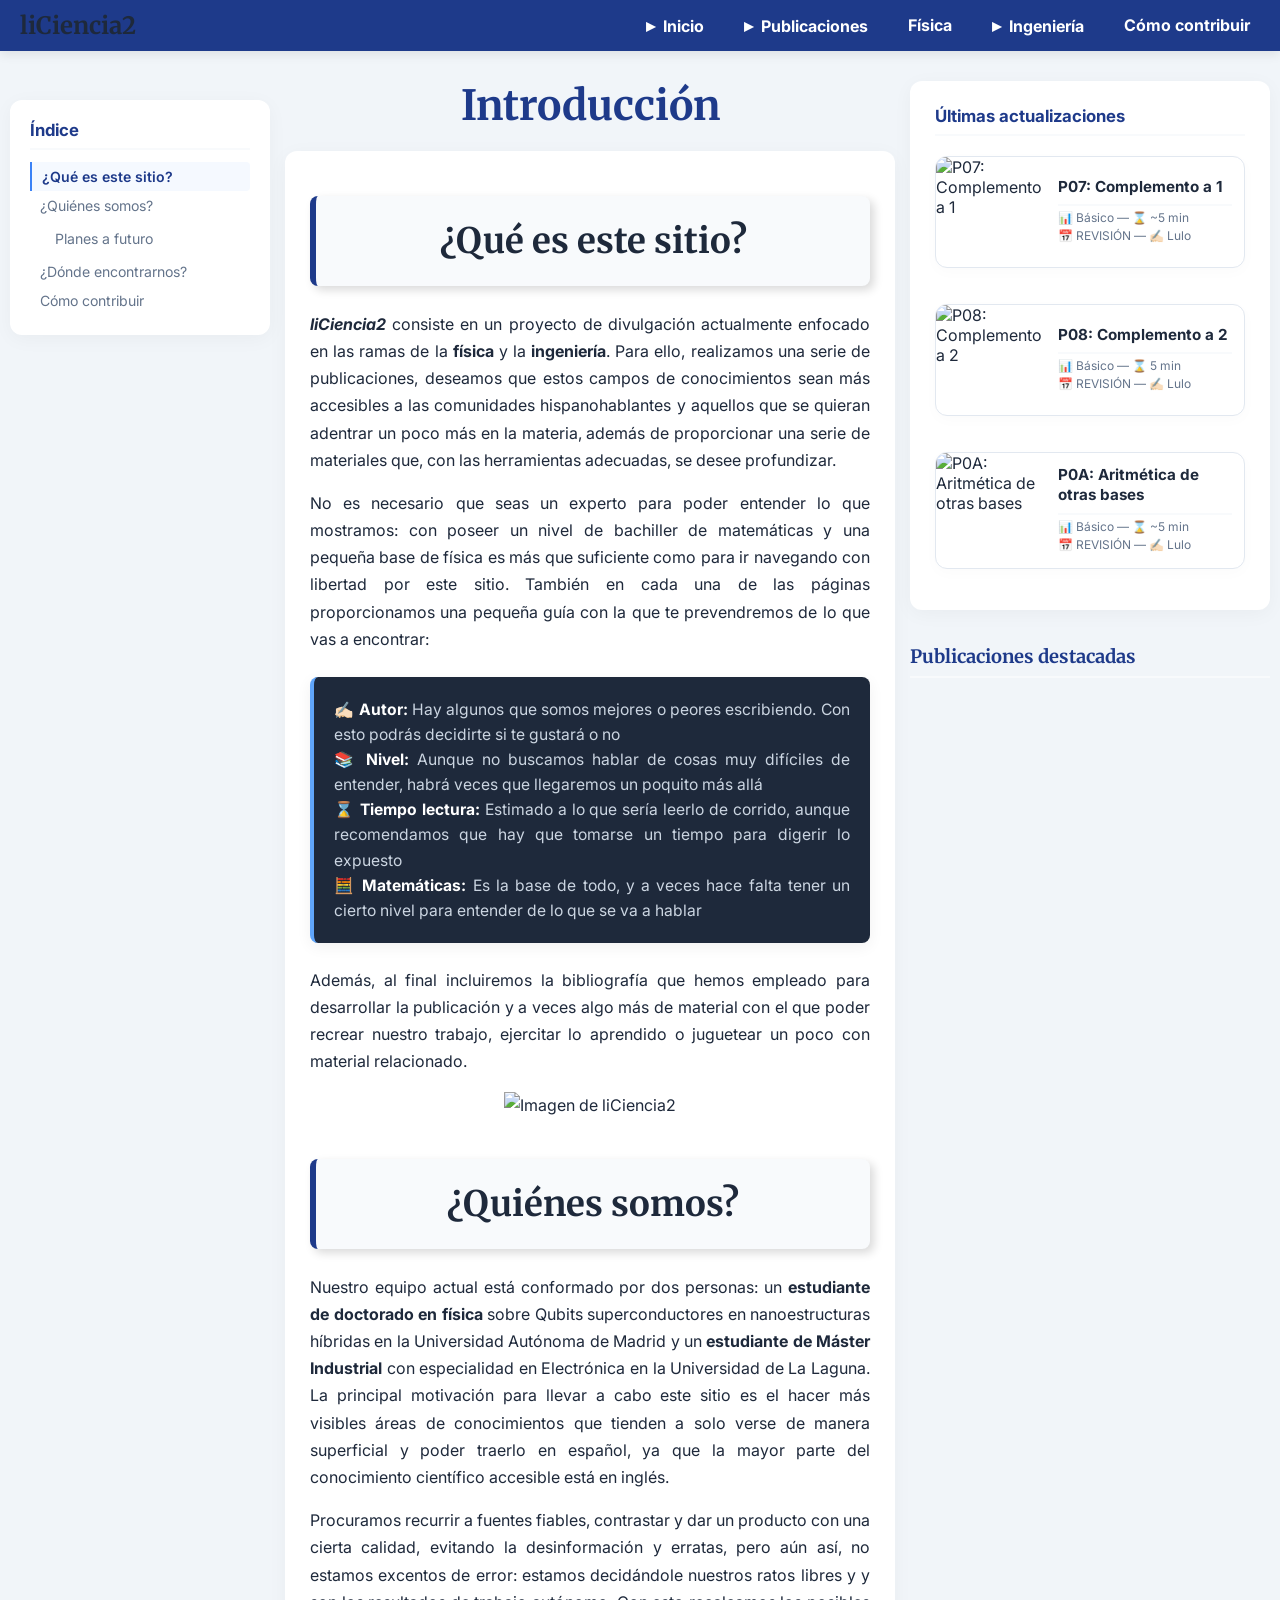
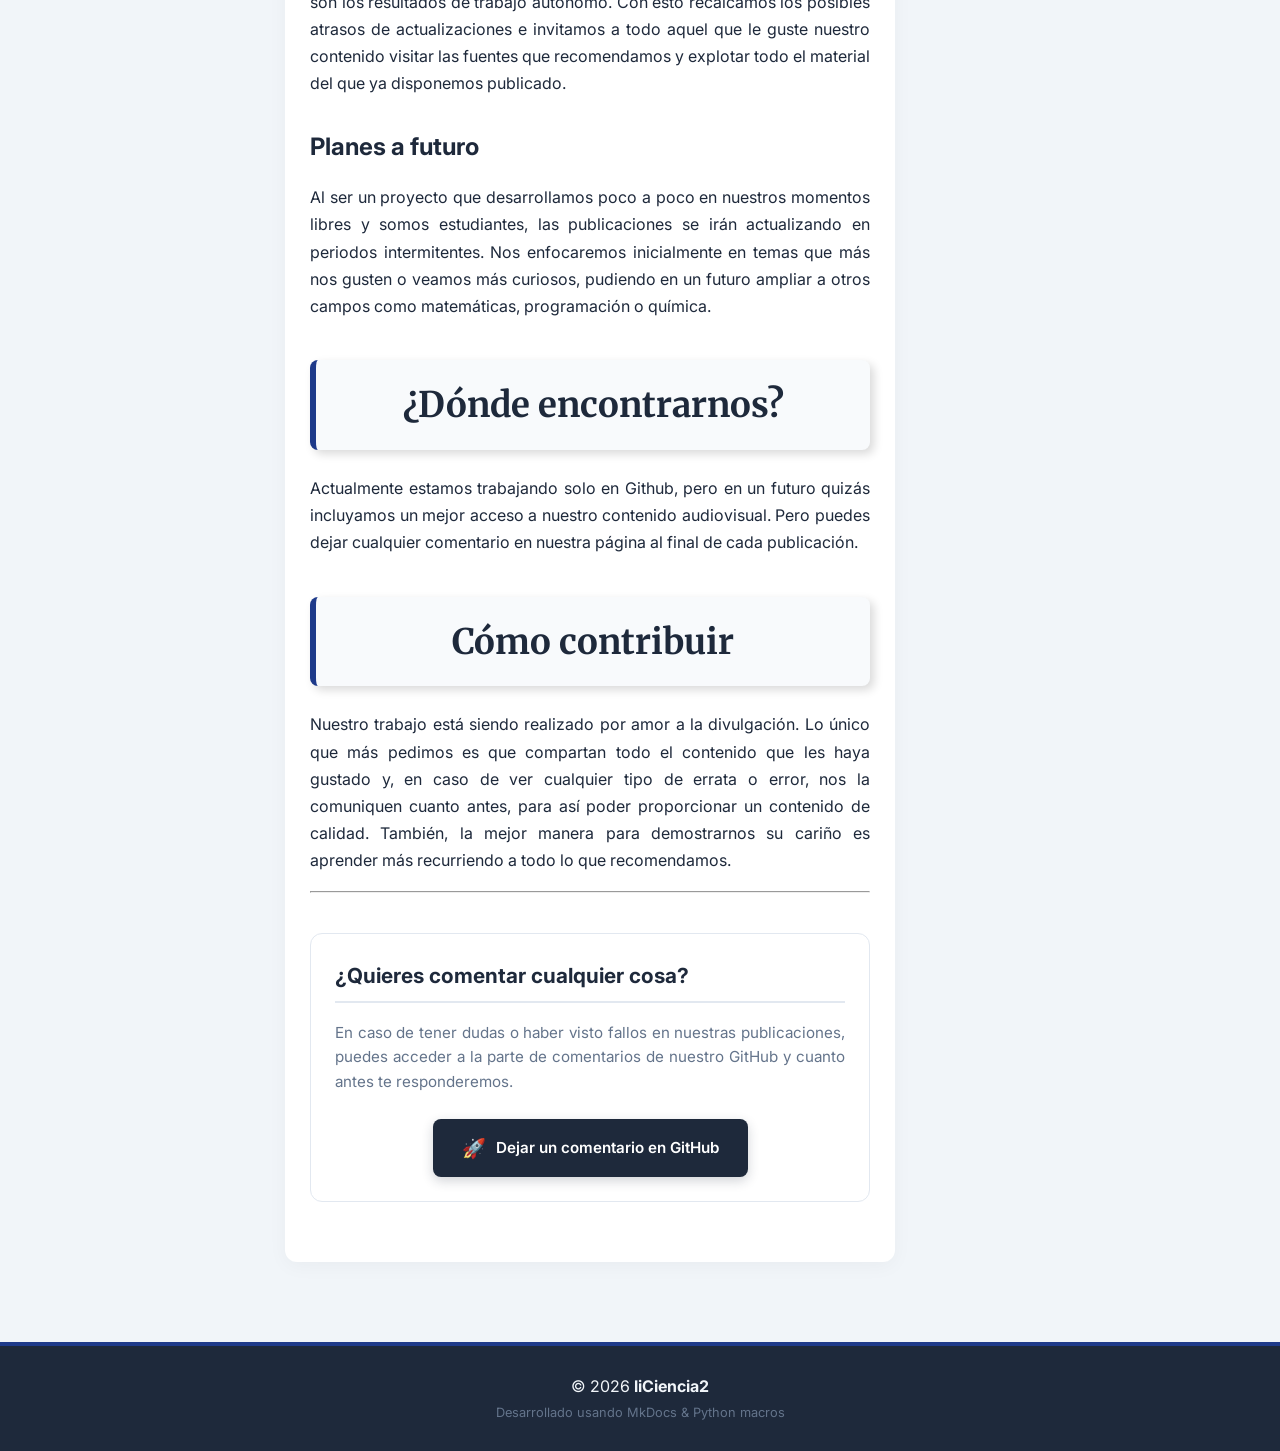
==== index.html @ 4feb2cdc "Deployed 7ccbe06 with MkDocs version: 1.6.1" ====
<!DOCTYPE html>
<html>
<head>
    <meta charset="UTF-8">
    <title>
        
            
                Introducción - 
            
            liCiencia2
        
    </title>
    
    <link rel="icon" type="image/png" href="./pics/logo_principal.png">
 
    <link rel="stylesheet" href="./estilos.css">
    
    <script>
        MathJax = {
            tex: {
                inlineMath: [['$', '$'], ['\\(', '\\)']],
                displayMath: [['$$', '$$'], ['\\[', '\\]']],
                processEscapes: true
            }
        };
    </script>
    <script id="MathJax-script" async src="https://cdn.jsdelivr.net/npm/mathjax@3/es5/tex-chtml.js"></script>
</head>

	<script>
		document.addEventListener('DOMContentLoaded', function () {
			const links = document.querySelectorAll('.toc-enlace');
			
			function changeActive() {
				let fromTop = window.scrollY + (window.innerHeight / 2); 
				let currentActiveId = "";
				
				links.forEach(link => {
					const id = link.getAttribute('href');
					if (id && id.startsWith('#')) {
						try {
							const element = document.querySelector(id);
							if (element && element.offsetTop <= fromTop) {
								currentActiveId = id;
							}
						} catch(e) {}
					}
				});
				
				links.forEach(link => {
					if (link.getAttribute('href') === currentActiveId) {
						link.classList.add('active');
					} else {
						link.classList.remove('active');
					}
				});
			}
			
			window.addEventListener('scroll', changeActive);
			changeActive(); // Ejecución inicial
		});
	</script>
<body>
        
    <header class="cabecera-principal">
        <div class="contenedor-cabecera">
            <div class="logo-sitio">
                <a href="./" style="text-decoration: none; color: inherit;">
                    <h1>liCiencia2</h1>
                </a>
            </div>
            <nav class="barra-superior">
                <ul>
                    
                        <li>
                            
                                <details name="menu-principal">
                                    <summary class="titulo-apartado">Inicio</summary>
                                    <ul class="subapartado">
                                        
                                            <li>
                                                
                                                    <a href="./">¿Qué es este sitio?</a>
                                                
                                            </li>
                                        
                                            <li>
                                                
                                                    <a href="./#quienes-somos">¿Quiénes somos?</a>
                                                
                                            </li>
                                        
                                            <li>
                                                
                                                    <a href="./#planes-futuro">Planes a futuro</a>
                                                
                                            </li>
                                        
                                            <li>
                                                
                                                    <a href="./#donde-encontrarnos">¿Dónde encontrarnos?</a>
                                                
                                            </li>
                                        
                                    </ul>
                                </details>
                            
                        </li>
                    
                        <li>
                            
                                <details name="menu-principal">
                                    <summary class="titulo-apartado">Publicaciones</summary>
                                    <ul class="subapartado">
                                        
                                            <li>
                                                
                                                    <a href="./publicaciones/#estructura">Estructura</a>
                                                
                                            </li>
                                        
                                            <li>
                                                
                                                    <a href="./publicaciones/#etiquetas">Catálogo por Etiquetas</a>
                                                
                                            </li>
                                        
                                            <li>
                                                
                                                    <a href="./publicaciones/#ultimas-publicaciones">Últimas publicaciones</a>
                                                
                                            </li>
                                        
                                            <li>
                                                
                                                    <a href="./publicaciones/#biblioteca">Biblioteca</a>
                                                
                                            </li>
                                        
                                    </ul>
                                </details>
                            
                        </li>
                    
                        <li>
                            
                                <a href="./Fisica/inicio-fisica/" class="enlace-apartado">Física</a>
                            
                        </li>
                    
                        <li>
                            
                                <details name="menu-principal">
                                    <summary class="titulo-apartado">Ingeniería</summary>
                                    <ul class="subapartado">
                                        
                                            <li>
                                                
                                                    <details name="menu-subnivel">
                                                        <summary class="titulo-subapartado">Electrónica</summary>
                                                        <ul class="subsubapartado">
                                                            
                                                                <li>
                                                                    
                                                                        <a href="./Ingenieria/Electronica/Lenguaje_Maquina/indice-lenguaje-maquina/">Lenguaje máquina</a>
                                                                    
                                                                </li>
                                                            
                                                        </ul>
                                                    </details>
                                                
                                            </li>
                                        
                                    </ul>
                                </details>
                            
                        </li>
                    
                        <li>
                            
                                <a href="./#como-contribuir" class="enlace-apartado">Cómo contribuir</a>
                            
                        </li>
                    
                </ul>
            </nav>
            <script>
                document.addEventListener('click', function(event) {
                    const cabecera = document.querySelector('.cabecera-principal');
                    if (!cabecera.contains(event.target)) {
                        document.querySelectorAll('.barra-superior details').forEach(details => {
                            details.removeAttribute('open');
                        });
                    }
                });
            </script>
        </div>
    </header>
    
    <div class="layout-principal ">
        
        
        <aside class="panel-izquierdo">
            
            

            
            <div class="widget-toc">
                <h3>Índice</h3>
                <nav class="tabla-contenidos">
                    <ul>
                        
                            <li>
                                <a href="#que-es-este-sitio" class="toc-enlace">¿Qué es este sitio?</a>
                                
                            </li>
                        
                            <li>
                                <a href="#quienes-somos" class="toc-enlace">¿Quiénes somos?</a>
                                
                                    <ul>
                                        
                                            <li><a href="#planes-futuro" class="toc-enlace">Planes a futuro</a></li>
                                        
                                    </ul>
                                
                            </li>
                        
                            <li>
                                <a href="#donde-encontrarnos" class="toc-enlace">¿Dónde encontrarnos?</a>
                                
                            </li>
                        
                            <li>
                                <a href="#como-contribuir" class="toc-enlace">Cómo contribuir</a>
                                
                            </li>
                        
                    </ul>
                </nav>
            </div>
            

        </aside>
        
        
        <div class="columna-principal">
            
            
                <h1 class="titulo-gran-formato">Introducción</h1>
            

            <main class="contenedor-contenido">
                
                

                <div id="contenido-articulo" class="">
                    
                        
                            <h1 id="que-es-este-sitio">¿Qué es este sitio?</h1>
<p><strong><em>liCiencia2</em></strong> consiste en un proyecto de divulgación actualmente enfocado en las ramas de la <strong>física</strong> y la <strong>ingeniería</strong>. Para ello, realizamos una serie de publicaciones, deseamos que estos campos de conocimientos sean más accesibles a las comunidades hispanohablantes y aquellos que se quieran adentrar un poco más en la materia, además de proporcionar una serie de materiales que, con las herramientas adecuadas, se desee profundizar.</p>
<p>No es necesario que seas un experto para poder entender lo que mostramos: con poseer un nivel de bachiller de matemáticas y una pequeña base de física es más que suficiente como para ir navegando con libertad por este sitio. También en cada una de las páginas proporcionamos una pequeña guía con la que te prevendremos de lo que vas a encontrar:</p>
<blockquote>
<p>✍🏻 <strong>Autor:</strong> Hay algunos que somos mejores o peores escribiendo. Con esto podrás decidirte si te gustará o no<br />
📚 <strong>Nivel:</strong> Aunque no buscamos hablar de cosas muy difíciles de entender, habrá veces que llegaremos un poquito más allá<br />
⌛ <strong>Tiempo lectura:</strong> Estimado a lo que sería leerlo de corrido, aunque recomendamos que hay que tomarse un tiempo para digerir lo expuesto<br />
🧮 <strong>Matemáticas:</strong> Es la base de todo, y a veces hace falta tener un cierto nivel para entender de lo que se va a hablar   </p>
</blockquote>
<p>Además, al final incluiremos la bibliografía que hemos empleado para desarrollar la publicación y a veces algo más de material con el que poder recrear nuestro trabajo, ejercitar lo aprendido o juguetear un poco con material relacionado.</p>
<div align="center">
 <img src="https://github.com/LuloGB/liCiencia2/raw/main/pics/Fondo%20Logo.jpg" alt="Imagen de liCiencia2" width="400">
 <br>
</div>

<h1 id="quienes-somos">¿Quiénes somos?</h1>
<p>Nuestro equipo actual está conformado por dos personas: un <strong>estudiante de doctorado en física</strong> sobre Qubits superconductores en nanoestructuras híbridas en la Universidad Autónoma de Madrid y un <strong>estudiante de Máster Industrial</strong> con especialidad en Electrónica en la Universidad de La Laguna. La principal motivación para llevar a cabo este sitio es el hacer más visibles áreas de conocimientos que tienden a solo verse de manera superficial y poder traerlo en español, ya que la mayor parte del conocimiento científico accesible está en inglés.</p>
<p>Procuramos recurrir a fuentes fiables, contrastar y dar un producto con una cierta calidad, evitando la desinformación y erratas, pero aún así, no estamos excentos de error: estamos decidándole nuestros ratos libres y y son los resultados de trabajo autónomo. Con esto recalcamos los posibles atrasos de actualizaciones e invitamos a todo aquel que le guste nuestro contenido visitar las fuentes que recomendamos y explotar todo el material del que ya disponemos publicado.</p>
<!-- COMENTADO PARA FUTURO
## Otros proyectos {: #otros-proyectos}

-->

<h2 id="planes-futuro">Planes a futuro</h2>
<p>Al ser un proyecto que desarrollamos poco a poco en nuestros momentos libres y somos estudiantes, las publicaciones se irán actualizando en periodos intermitentes. Nos enfocaremos inicialmente en temas que más nos gusten o veamos más curiosos, pudiendo en un futuro ampliar a otros campos como matemáticas, programación o química.</p>
<h1 id="donde-encontrarnos">¿Dónde encontrarnos?</h1>
<p>Actualmente estamos trabajando solo en Github, pero en un futuro quizás incluyamos un mejor acceso a nuestro contenido audiovisual. Pero puedes dejar cualquier comentario en nuestra página al final de cada publicación.</p>
<h1 id="como-contribuir">Cómo contribuir</h1>
<p>Nuestro trabajo está siendo realizado por amor a la divulgación. Lo único que más pedimos es que compartan todo el contenido que les haya gustado y, en caso de ver cualquier tipo de errata o error, nos la comuniquen cuanto antes, para así poder proporcionar un contenido de calidad. También, la mejor manera para demostrarnos su cariño es aprender más recurriendo a todo lo que recomendamos.</p>
<hr />
                            
                            

                            

                            
                            <div class="bloque-recursos-independiente" style="margin-top: 40px;">
                                <h3 class="titulo-recursos">¿Quieres comentar cualquier cosa?</h3>
                                <p style="color: #64748b; font-size: 0.95rem; line-height: 1.6; margin-bottom: 20px;">
                                    En caso de tener dudas o haber visto fallos en nuestras publicaciones, puedes acceder a la parte de comentarios de nuestro GitHub y cuanto antes te responderemos.
                                </p>
                                <div style="text-align: center; margin-top: 25px;">
                                    <a href="" 
                                       target="_blank" 
                                       class="boton-comentar-github">
                                        <span style="font-size: 1.2rem;">🚀</span>
                                        <span>Dejar un comentario en GitHub</span>
                                    </a>
                                </div>
                            </div>
                            
                            
                    
                </div>
                
            </main>
        </div>

        <aside class="panel-derecho">
            
            

            <div class="widget-lateral">
                <h3 style="margin-top: 0; font-size: 1.05rem; color: var(--color-primario); border-bottom: 2px solid var(--color-fondo-claro); padding-bottom: 8px; margin-bottom: 15px;">
                    Últimas actualizaciones
                </h3>
                <div class="lista-tarjetas">
                    
                        <div class="tarjeta-articulo">
                            <div class="tarjeta-imagen">
                                
                                    <img src="./pics/mini_elect.jpg" alt="P07: Complemento a 1">
                                
                            </div>
                            <div class="tarjeta-info">
                                <h3><a href="./Ingenieria/Electronica/Lenguaje_Maquina/07-complemento-a1/">P07: Complemento a 1</a></h3>
                                <span class="tarjeta-meta" style="display: block; margin-bottom: 3px;">
                                    📊 Básico — ⌛ ~5 min
                                </span>
                                <span class="tarjeta-meta">📅 REVISIÓN — ✍🏻 Lulo</span>
                                <p class="tarjeta-descripcion"></p>
                            </div>
                        </div>
                    
                        <div class="tarjeta-articulo">
                            <div class="tarjeta-imagen">
                                
                                    <img src="./pics/mini_elect.jpg" alt="P08: Complemento a 2">
                                
                            </div>
                            <div class="tarjeta-info">
                                <h3><a href="./Ingenieria/Electronica/Lenguaje_Maquina/08-complemento-a2/">P08: Complemento a 2</a></h3>
                                <span class="tarjeta-meta" style="display: block; margin-bottom: 3px;">
                                    📊 Básico — ⌛ 5 min
                                </span>
                                <span class="tarjeta-meta">📅 REVISIÓN — ✍🏻 Lulo</span>
                                <p class="tarjeta-descripcion"></p>
                            </div>
                        </div>
                    
                        <div class="tarjeta-articulo">
                            <div class="tarjeta-imagen">
                                
                                    <img src="./pics/mini_elect.jpg" alt="P0A: Aritmética de otras bases">
                                
                            </div>
                            <div class="tarjeta-info">
                                <h3><a href="./Ingenieria/Electronica/Lenguaje_Maquina/0A-aritmetica-de-otras-bases/">P0A: Aritmética de otras bases</a></h3>
                                <span class="tarjeta-meta" style="display: block; margin-bottom: 3px;">
                                    📊 Básico — ⌛ ~5 min
                                </span>
                                <span class="tarjeta-meta">📅 REVISIÓN — ✍🏻 Lulo</span>
                                <p class="tarjeta-descripcion"></p>
                            </div>
                        </div>
                    
                </div> 
            </div> 
            
            <div class="widget-sidebar" style="margin-top: 35px;">
                <h2 style="margin-top: 0; font-size: 1.15rem; color: var(--color-primario); border-bottom: 2px solid var(--color-fondo-claro); padding-bottom: 8px; margin-bottom: 15px; font-family: 'Merriweather', serif;">
                    Publicaciones destacadas
                </h2>
                <div class="lista-articulos">
                    
                </div>
            </div>

        </aside>

    </div>
    
    <footer class="pie-pagina">
        <div class="contenedor-footer">
            <p>&copy; 2026 <strong>liCiencia2</strong></p>
            <span class="subtext-footer">Desarrollado usando MkDocs & Python macros</span>
        </div>
    </footer>
</body>
</html>
---- estilos.css ----
@import url('https://fonts.googleapis.com/css2?family=Inter:wght@400;600&family=Merriweather:wght@700&display=swap');

:root {
    --color-primario: #1e3a8a;
    --color-secundario: #3b82f6;
    --color-oscuro: #1e293b;
    --color-fondo-claro: #f8fafc;
    --color-lineas: #e2e8f0;
    
    --bloque-inicio-fondo: #1e293b;
    --bloque-inicio-borde: #60a5fa;
    --bloque-inicio-texto: #cbd5e1;
    --bloque-inicio-negrita: #ffffff;

    --bloque-claro-fondo: #f8fafc;
    --bloque-claro-borde: #3b82f6;
    --bloque-claro-texto: #1e293b;
}

html {
    scroll-behavior: smooth;
    scroll-padding-top: 80px; 
}

body {
    font-family: 'Inter', sans-serif;
    margin: 0;
    display: flex;
    flex-direction: column;
    min-height: 100vh;
    background-color: #f1f5f9;
    color: var(--color-oscuro);
}

h1 {
    text-align: center;
    margin-top: 10px;
    margin-bottom: 25px;
    color: var(--color-oscuro);
    font-family: 'Merriweather', serif;
}

h2, h3 {
    text-align: left;
    margin-top: 30px;
    margin-bottom: 15px;
}

h4, h5, h6, .logo-sitio h1 {
    font-family: 'Merriweather', serif;
}

.cabecera-principal {
    background-color: var(--color-primario);
    color: white;
    padding: 10px 0;
    position: sticky;
    top: 0;
    z-index: 1000;
    box-shadow: 0 4px 10px rgba(0, 0, 0, 0.08);
}

.contenedor-cabecera {
    max-width: 1250px;
    margin: 0 auto;
    display: flex;
    justify-content: space-between;
    align-items: center;
    padding: 0 20px;
}

.logo-sitio h1 {
    margin: 0;
    font-size: 1.5rem;
}

.barra-superior ul {
    list-style: none;
    margin: 0;
    padding: 0;
    display: flex;
    gap: 20px;
}

.barra-superior li {
    position: relative;
}

.barra-superior a, .titulo-apartado, .titulo-subapartado {
    color: white;
    text-decoration: none;
    font-weight: bold;
    cursor: pointer;
    padding: 5px 10px;
    display: block;
}

.barra-superior details > summary {
    list-style: none;
    cursor: pointer;
}

.barra-superior details > summary::-webkit-details-marker {
    display: none;
}

.barra-superior details > summary::before {
    content: '▸';
    display: inline-block;
    margin-right: 8px;
    font-size: 1.1em;
    transition: transform 0.3s ease;
}

.barra-superior details[open] > summary::before {
    transform: rotate(90deg);
}

.subapartado, .subsubapartado {
    position: absolute;
    top: 100%;
    left: 0;
    background-color: var(--color-fondo-claro);
    min-width: 200px;
    box-shadow: 0 4px 6px rgba(0,0,0,0.1);
    display: none;
    flex-direction: column;
    gap: 0;
    z-index: 100;
    border-radius: 4px;
}

.subsubapartado {
    top: 0;
    left: 100%;
}

details[open] > .subapartado, 
details[open] > .subsubapartado {
    display: flex;
}

.subapartado a, .subapartado summary {
    color: var(--color-oscuro) !important;
    padding: 10px 15px;
    font-weight: normal;
}

.subapartado a:hover, .subapartado summary:hover {
    background-color: var(--color-lineas);
}

.layout-principal {
    max-width: 1600px;
    width: 100%;
    margin: 30px auto;
    padding: 0 10px;
    box-sizing: border-box;
    display: grid;
    grid-template-columns: 260px minmax(500px, 1fr) 360px; 
    gap: 15px;
    flex: 1;
}

.layout-principal.sin-izquierdo {
    grid-template-columns: minmax(500px, 1fr) 360px;
}

.contenedor-contenido {
    background-color: #ffffff;
    padding: 35px 25px;
    border-radius: 12px;
    box-shadow: 0 4px 20px rgba(0, 0, 0, 0.04);
    text-align: justify;
    box-sizing: border-box;
    line-height: 1.7;
    max-width: 850px; 
    width: 100%;
}

.contenedor-contenido h1 {
    background-color: var(--color-fondo-claro);
    padding: 15px 25px;
    border-left: 6px solid var(--color-primario);
    border-radius: 8px;
    box-shadow: 4px 4px 10px rgba(0, 0, 0, 0.15);
    margin-top: 40px;
    margin-bottom: 25px;
    font-size: 2.2em;
}

a:visited {
    color: #7f8c8d;
}

.barra-superior a:visited {
    color: #7f8c8d; 
}

.panel-lateral {
    display: flex;
    flex-direction: column;
    gap: 25px;
}

.widget-lateral {
    background-color: #ffffff;
    padding: 25px;
    border-radius: 12px;
    box-shadow: 0 4px 20px rgba(0, 0, 0, 0.04);
}

.widget-lateral h3 {
    margin-top: 0;
    font-size: 1.15rem;
    color: var(--color-primario);
    border-bottom: 2px solid var(--color-fondo-claro);
    padding-bottom: 8px;
    margin-bottom: 15px;
}

.panel-lateral .tarjeta-articulo {
    flex-direction: column;
    gap: 10px;
    padding: 10px 0;
    border-bottom: 1px dashed var(--color-lineas);
    border: none;
    box-shadow: none;
}

.panel-lateral .tarjeta-articulo:last-child {
    border-bottom: none;
}

.panel-lateral .tarjeta-imagen {
    width: 100%;
    height: 120px;
}

.panel-lateral .tarjeta-info {
    padding: 5px 0;
}

.panel-lateral .tarjeta-info h3 {
    font-size: 1rem;
    border: none;
    margin-bottom: 5px;
}

.panel-lateral .tarjeta-descripcion {
    display: none;
}

.lista-tarjetas {
    display: flex;
    flex-direction: column;
    gap: 20px;
    margin-top: 20px;
}

.tarjeta-articulo {
    display: flex;
    flex-direction: row;
    background-color: #ffffff;
    border-radius: 12px;
    overflow: hidden;
    margin-bottom: 16px;
    box-shadow: 0 4px 15px rgba(0, 0, 0, 0.02);
    border: 1px solid var(--color-lineas);
    transition: transform 0.2s ease;
}

.tarjeta-articulo:hover {
    transform: translateY(-2px);
}

.tarjeta-imagen {
    flex: 0 0 110px;
    width: 110px;
    height: 110px;
    overflow: hidden;
}

.tarjeta-imagen img {
    width: 100%;
    height: 100%;
    object-fit: cover;
    display: block;
}

.tarjeta-info {
    flex: 1;
    padding: 12px;
    display: flex;
    flex-direction: column;
    justify-content: center;
    min-width: 0;
}

.tarjeta-info h3 {
    margin: 0 0 4px 0;
    font-size: 0.95rem;
    line-height: 1.3;
}

.tarjeta-info h3 a {
    text-decoration: none;
    color: var(--color-oscuro);
}

.tarjeta-info h3 a:hover {
    color: var(--color-secundario);
}

.tarjeta-meta {
    font-size: 0.75rem;
    color: #64748b;
}

.tarjeta-descripcion {
    margin: 4px 0 0 0;
    font-size: 0.8rem;
    color: #475569;
    display: -webkit-box;
    -webkit-line-clamp: 2;
    -webkit-box-orient: vertical;
    overflow: hidden;
}

.pie-pagina {
    background-color: var(--color-oscuro);
    color: #94a3b8;
    padding: 30px 20px;
    margin-top: 50px;
    text-align: center;
    border-top: 4px solid var(--color-primario);
}

.contenedor-footer p {
    margin: 0 0 5px 0;
    color: #f1f5f9;
}

.subtext-footer {
    font-size: 0.8rem;
    color: #64748b;
}

.contenedor-404 {
    display: flex;
    flex-direction: column;
    align-items: center;
    justify-content: center;
    min-height: 60vh;
    text-align: center;
    padding: 30px;
    box-sizing: border-box;
    background-color: #ffffff;
}

.imagen-404 {
    max-width: 450px;
    width: 100%;
    height: auto;
    margin-bottom: 25px;
    border-radius: 8px;
}

.contenedor-404 h1 {
    font-size: 2.2rem;
    color: var(--color-primario);
    margin-bottom: 10px;
    background: none;
    border: none;
    box-shadow: none;
    padding: 0;
}

@media (max-width: 1150px) {
    .layout-principal {
        grid-template-columns: 1fr;
    }
    .panel-izquierdo {
        display: none;
    }
    .tarjeta-articulo {
        flex-direction: column;
    }
    .tarjeta-imagen {
        width: 100%;
        height: 160px;
    }
}

.titulo-gran-formato {
    font-size: 2.6rem;
    color: var(--color-primario);
    margin-top: 0;
    margin-bottom: 20px;
    line-height: 1.2;
}

.contenedor-contenido pre, 
.contenedor-contenido table {
    max-width: 100%;
    overflow-x: auto;
}

.panel-izquierdo {
    display: flex;
    flex-direction: column;
    gap: 20px;
}

.widget-etiquetas {
    background-color: #ffffff;
    padding: 20px;
    border-radius: 12px;
    box-shadow: 0 4px 20px rgba(0, 0, 0, 0.04);
}

.widget-etiquetas h3 {
    margin-top: 0;
    font-size: 1.05rem;
    color: var(--color-primario);
    border-bottom: 2px solid var(--color-fondo-claro);
    padding-bottom: 8px;
    margin-bottom: 12px;
}

.lista-etiquetas-sidebar {
    display: flex;
    flex-wrap: wrap;
    gap: 6px;
}

.tag-sidebar {
    background-color: var(--color-fondo-claro);
    color: var(--color-oscuro);
    padding: 4px 10px;
    border-radius: 20px;
    font-size: 0.8rem;
    border: 1px solid var(--color-lineas);
    font-weight: 500;
}

.widget-toc {
    background-color: #ffffff;
    padding: 20px;
    border-radius: 12px;
    box-shadow: 0 4px 20px rgba(0, 0, 0, 0.04);
    position: sticky;
    top: 100px; 
    max-height: calc(100vh - 160px); 
    overflow-y: auto;
}

.widget-toc h3 {
    margin-top: 0;
    font-size: 1.05rem;
    color: var(--color-primario);
    border-bottom: 2px solid var(--color-fondo-claro);
    padding-bottom: 8px;
    margin-bottom: 12px;
}

.widget-toc ul {
    list-style: none;
    padding-left: 0;
    margin: 0;
}

.widget-toc ul ul {
    padding-left: 15px; 
    margin-top: 4px;
    margin-bottom: 4px;
}

.toc-enlace {
    text-decoration: none;
    color: #64748b;
    font-size: 0.88rem;
    display: block;
    padding: 6px 10px;
    transition: all 0.2s ease;
}

.toc-enlace:hover {
    color: var(--color-secundario);
}

.toc-enlace.active {
    color: var(--color-primario);
    font-weight: 600;
    border-left: 2px solid var(--color-secundario); 
    background-color: rgba(59, 130, 246, 0.05);   
    border-radius: 0 4px 4px 0;
}

blockquote {
    margin: 24px 0;
    padding: 16px 20px;
    background-color: var(--bloque-claro-fondo);
    border-left: 4px solid var(--bloque-claro-borde);
    border-radius: 4px;
    color: var(--bloque-claro-texto);
    font-size: 0.98rem;
    line-height: 1.6;
}

blockquote p {
    margin: 0;
}

blockquote:first-of-type {
    background-color: var(--bloque-inicio-fondo);
    border-left: 4px solid var(--bloque-inicio-borde);
    color: var(--bloque-inicio-texto);
    padding: 20px;
    border-radius: 8px;
    box-shadow: 0 4px 15px rgba(0, 0, 0, 0.06);
}

/* Cambia las negritas internas del bloque de inicio de manera automática */
blockquote:first-of-type strong {
    color: var(--bloque-inicio-negrita);
}


mjx-container[display="true"] {
    overflow-x: auto !important;
    overflow-y: hidden !important;
    max-width: 100%;    
    margin-top: 28px !important;   
    margin-bottom: 28px !important;
    padding: 8px 0;                
}

mjx-container[display="true"]::-webkit-scrollbar {
    height: 4px;
}
mjx-container[display="true"]::-webkit-scrollbar-thumb {
    background: var(--color-lineas);
    border-radius: 4px;
}

.widget-construccion {
    background: linear-gradient(135deg, #f8fafc 0%, #f1f5f9 100%);
    border: 2px dashed #94a3b8;
    border-radius: 12px;
    padding: 30px;
    margin-bottom: 40px;
    text-align: center;
    box-shadow: 0 4px 15px rgba(0, 0, 0, 0.03);
}

.construccion-header {
    display: flex;
    align-items: center;
    justify-content: center;
    gap: 12px;
    margin-bottom: 10px;
}

.construccion-icono {
    font-size: 2.2rem;
}

.widget-construccion h2 {
    margin: 0;
    color: #334155;
    font-size: 1.6rem;
    border: none;
    padding: 0;
}

.widget-construccion p {
    color: #64748b;
    margin-bottom: 25px;
    font-size: 0.95rem;
}

.construccion-barra-fondo {
    background-color: #e2e8f0;
    height: 12px;
    border-radius: 20px;
    overflow: hidden;
    margin: 0 auto 10px auto;
    max-width: 75%;
}

.construccion-barra-relleno {
    background: linear-gradient(90deg, var(--color-secundario) 0%, var(--color-primario) 100%);
    height: 100%;
    border-radius: 20px;
    transition: width 0.8s ease-in-out;
}

.construccion-porcentaje {
    font-size: 0.9rem;
    color: #475569;
    margin-bottom: 25px;
}

.btn-borrador {
    background-color: white;
    border: 1px solid #cbd5e1;
    color: #475569;
    padding: 8px 16px;
    border-radius: 6px;
    cursor: pointer;
    font-size: 0.9rem;
    font-weight: 600;
    transition: all 0.2s ease;
}

.btn-borrador:hover {
    background-color: #f8fafc;
    border-color: #94a3b8;
    color: var(--color-primario);
}

.borrador-oculto {
    filter: blur(8px);
    opacity: 0.25;
    pointer-events: none; 
    user-select: none;
    transition: all 0.4s ease;
}

main h1:first-of-type, 
.contenido h1:first-of-type, 
.contenido-principal h1:first-of-type {
    text-align: center;
    margin-top: 10px;
    margin-bottom: 25px;
}


.bloque-recursos-independiente {
    background-color: white;
    border: 1px solid var(--color-lineas);
    border-radius: 12px;
    padding: 24px;
    margin: 25px auto;
    width: 100%;
    box-sizing: border-box;
    max-width: 100%;
}

.titulo-recursos {
    margin-top: 0;
    margin-bottom: 18px;
    color: var(--color-oscuro);
    font-size: 1.3rem;
    border-bottom: 2px solid var(--color-lineas);
    padding-bottom: 8px;
}

.cuadricula-recursos {
    display: grid;
    grid-template-columns: repeat(auto-fit, minmax(240px, 1fr));
    gap: 16px;
}

.tarjeta-recurso {
    display: flex;
    align-items: center;
    background-color: var(--color-fondo-claro);
    border: 1px solid var(--color-lineas);
    border-radius: 8px;
    padding: 16px;
    color: var(--color-oscuro);
}

.icono-recurso {
    font-size: 2rem;
    margin-right: 16px;
    flex-shrink: 0;
}

.info-recurso h4 {
    margin: 0 0 2px 0;
    font-size: 1.05rem;
    line-height: 1.2;
}

.enlace-recurso-titulo {
    color: #3b82f6; 
    text-decoration: underline; 
    font-weight: 600;
}

.enlace-recurso-titulo:hover {
    color: var(--color-primario); 
}

.info-recurso p {
    margin: 0;
    font-size: 0.88rem;
    color: #64748b;
    line-height: 1.3;
}

.navegacion-publicacion-independiente {
    display: flex;
    justify-content: space-between; 
    align-items: center;
    margin: 20px auto;
    padding: 0;
    width: 100%;
    max-width: 100%;
}

.nav-columna {
    display: flex;
    flex: 1;
}

.nav-izquierda { 
    justify-content: flex-start;
}

.nav-derecha { 
    justify-content: flex-end;
    margin-left: auto; 
}

.enlace-nav {
    display: flex;
    align-items: center;
    background-color: white;
    border: 1px solid var(--color-lineas);
    padding: 12px 20px;
    border-radius: 8px;
    text-decoration: none;
    color: var(--color-oscuro);
    font-weight: 600;
    transition: all 0.2s ease;
}

.enlace-nav:hover {
    border-color: var(--color-primario);
    background-color: var(--color-fondo-claro);
    color: var(--color-primario);
}

.flecha {
    font-size: 1.4rem;
    line-height: 1;
}

.flecha-izq .flecha { margin-right: 12px; }
.flecha-der .flecha { margin-left: 12px; }

.texto-nav {
    display: flex;
    flex-direction: column;
}

.etiqueta-nav {
    font-size: 0.95rem;
}

.contenedor-progreso-relativo {
    position: relative;
    width: 100%;
    overflow: hidden;
    border-radius: 12px;
}

.bloque-contenido-borroso {
    filter: blur(5px);
    pointer-events: none;
    opacity: 0.6;
}

.capa-imagen-encima {
    position: absolute;
    top: 50%;
    left: 50%;
    transform: translate(-50%, -50%);
    z-index: 10;
    pointer-events: none;
}

.capa-imagen-encima img {
    max-width: 120px; 
    height: auto;
    display: block;
    filter: drop-shadow(0px 4px 10px rgba(0,0,0,0.15)); 
}

.boton-comentar-github {
    display: inline-flex;
    align-items: center;
    justify-content: center;
    gap: 10px;
    background-color: var(--color-oscuro);
    color: #ffffff !important;
    padding: 12px 28px;
    border-radius: 8px;
    text-decoration: none;
    font-weight: 600;
    font-size: 0.95rem;
    transition: all 0.2s ease;
    box-shadow: 0 4px 12px rgba(30, 41, 59, 0.2);
    border: 1px solid transparent;
}

.boton-comentar-github:hover {
    background-color: var(--color-primario);
    transform: translateY(-2px);
    box-shadow: 0 6px 16px rgba(30, 58, 138, 0.35);
}
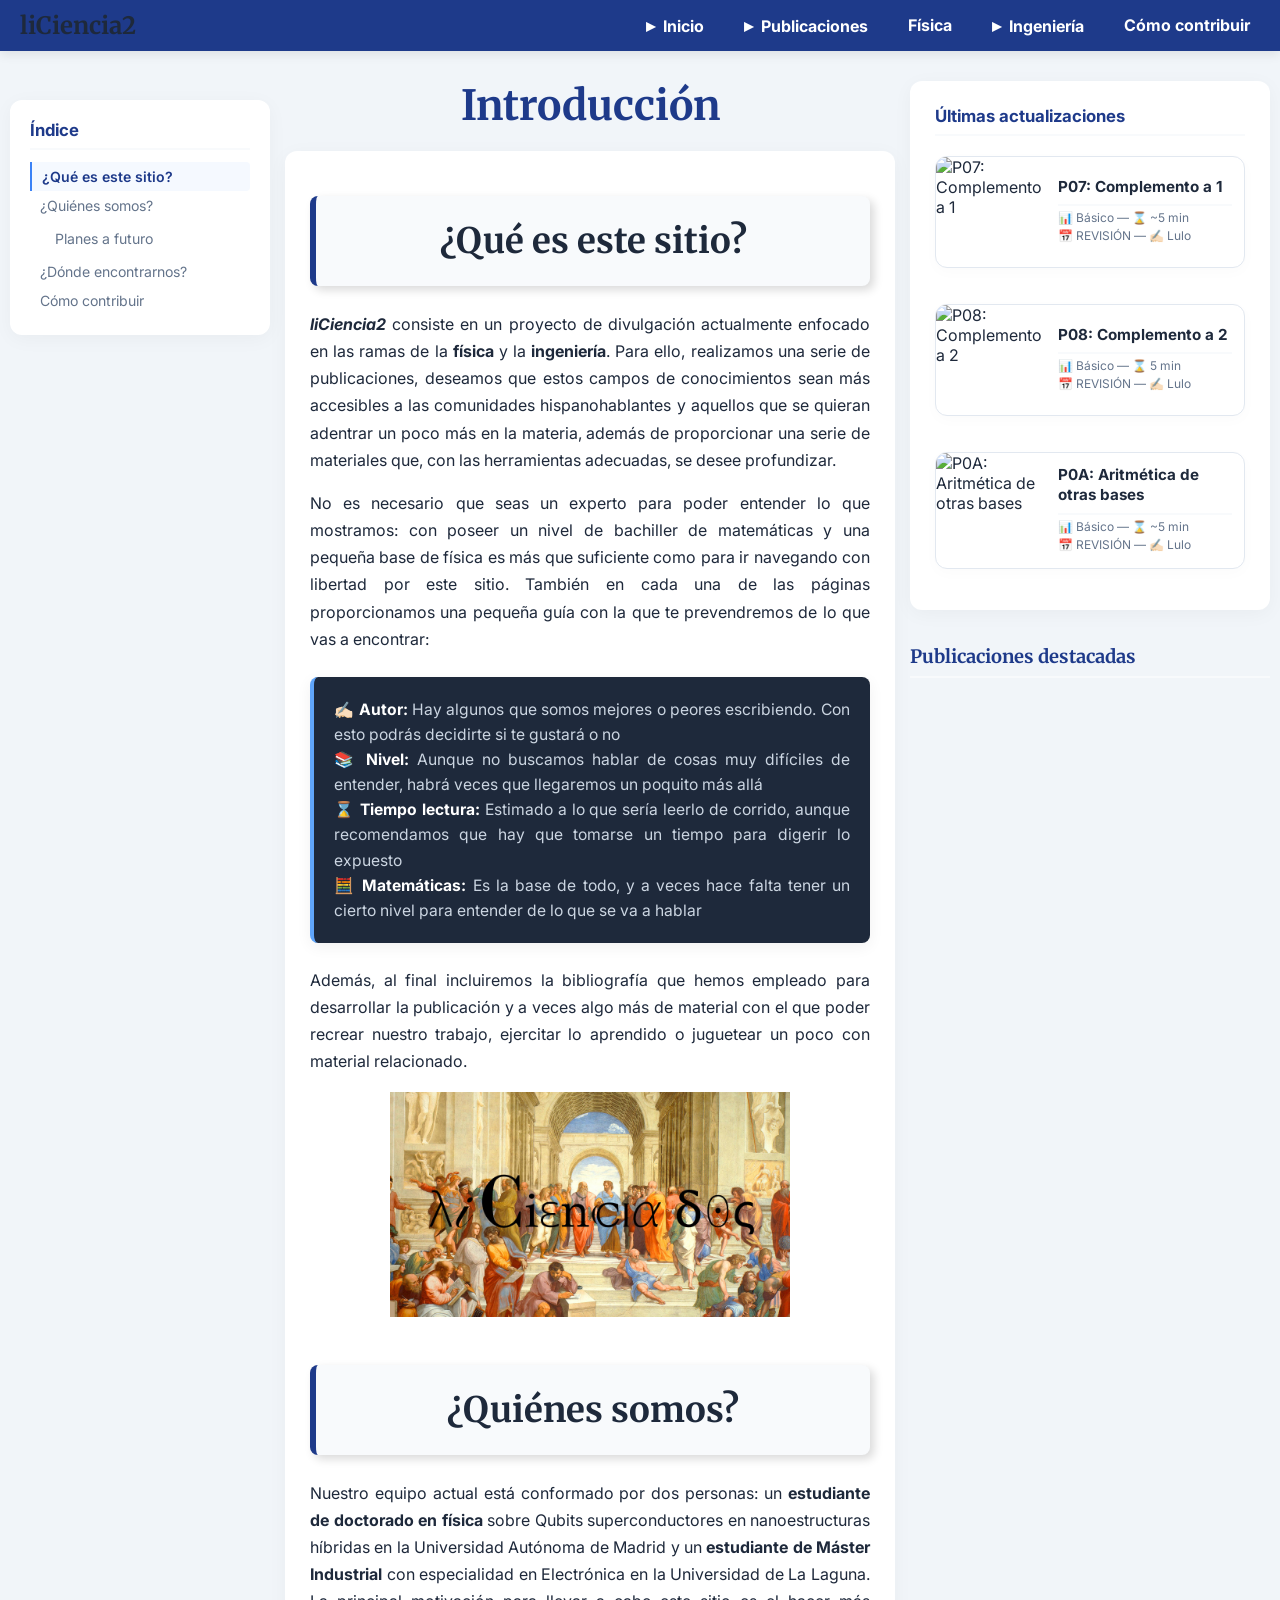
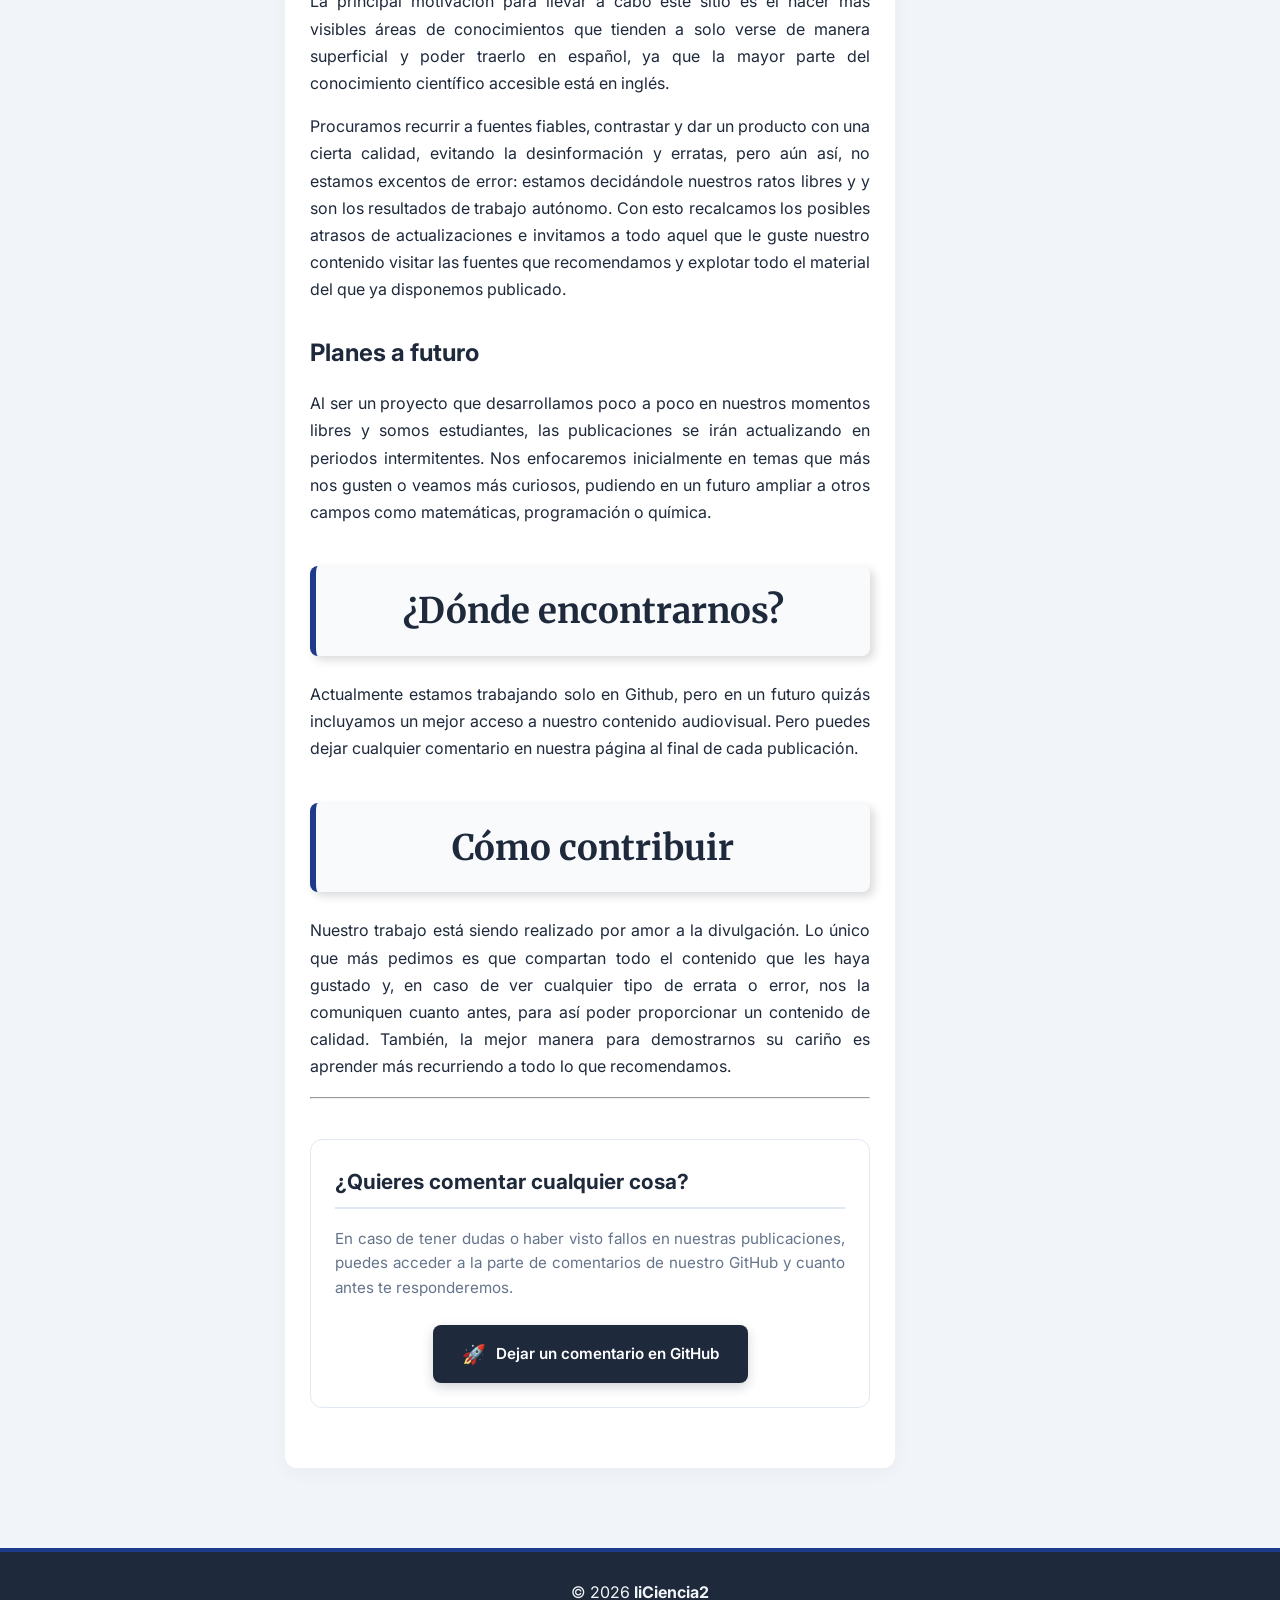
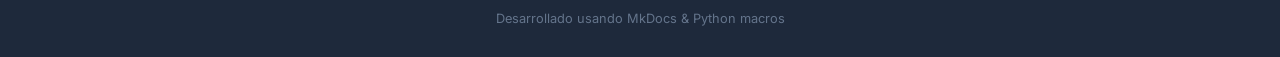
==== commit f3371e1a: "Deployed b5af4dc with MkDocs version: 1.6.1" ====
--- a/index.html
+++ b/index.html
@@ -268,7 +268,7 @@
 </blockquote>
 <p>Además, al final incluiremos la bibliografía que hemos empleado para desarrollar la publicación y a veces algo más de material con el que poder recrear nuestro trabajo, ejercitar lo aprendido o juguetear un poco con material relacionado.</p>
 <div align="center">
- <img src="https://github.com/LuloGB/liCiencia2/raw/main/pics/Fondo%20Logo.jpg" alt="Imagen de liCiencia2" width="400">
+ <img src="/pics/fondo_logo.jpg" alt="Imagen de liCiencia2" width="400">
  <br>
 </div>
 
@@ -293,21 +293,22 @@
                             
 
                             
-                            <div class="bloque-recursos-independiente" style="margin-top: 40px;">
-                                <h3 class="titulo-recursos">¿Quieres comentar cualquier cosa?</h3>
-                                <p style="color: #64748b; font-size: 0.95rem; line-height: 1.6; margin-bottom: 20px;">
-                                    En caso de tener dudas o haber visto fallos en nuestras publicaciones, puedes acceder a la parte de comentarios de nuestro GitHub y cuanto antes te responderemos.
-                                </p>
-                                <div style="text-align: center; margin-top: 25px;">
-                                    <a href="" 
-                                       target="_blank" 
-                                       class="boton-comentar-github">
-                                        <span style="font-size: 1.2rem;">🚀</span>
-                                        <span>Dejar un comentario en GitHub</span>
-                                    </a>
-                                </div>
-                            </div>
-                            
+							<div class="bloque-recursos-independiente" style="margin-top: 40px;">
+							    <h3 class="titulo-recursos">¿Quieres comentar cualquier cosa?</h3>
+							    <p style="color: #64748b; font-size: 0.95rem; line-height: 1.6; margin-bottom: 20px;">
+							        En caso de tener dudas o haber visto fallos en nuestras publicaciones, puedes acceder a la parte de comentarios de nuestro GitHub y cuanto antes te responderemos.
+							    </p>
+							    <div style="text-align: center; margin-top: 25px;">
+							        <a href="https://github.com/LuloGB/liCiencia2/issues/new?title=Comentario%3A%20%C2%BFQu%C3%A9%20es%20este%20sitio%3F&body=Hola%21%20Quiero%20dejar%20un%20comentario%20sobre%20la%20publicaci%C3%B3n%20%2A%2A%C2%BFQu%C3%A9%20es%20este%20sitio%3F%2A%2A%0A%0AEnlace%3A%20https%3A//lulogb.github.io/liCiencia2/" 
+							           target="_blank" 
+							           rel="noopener noreferrer"
+							           class="boton-comentar-github">
+							            <span style="font-size: 1.2rem;">🚀</span>
+							            <span>Dejar un comentario en GitHub</span>
+							        </a>
+							    </div>
+							</div>
+							
                             
                     
                 </div>
